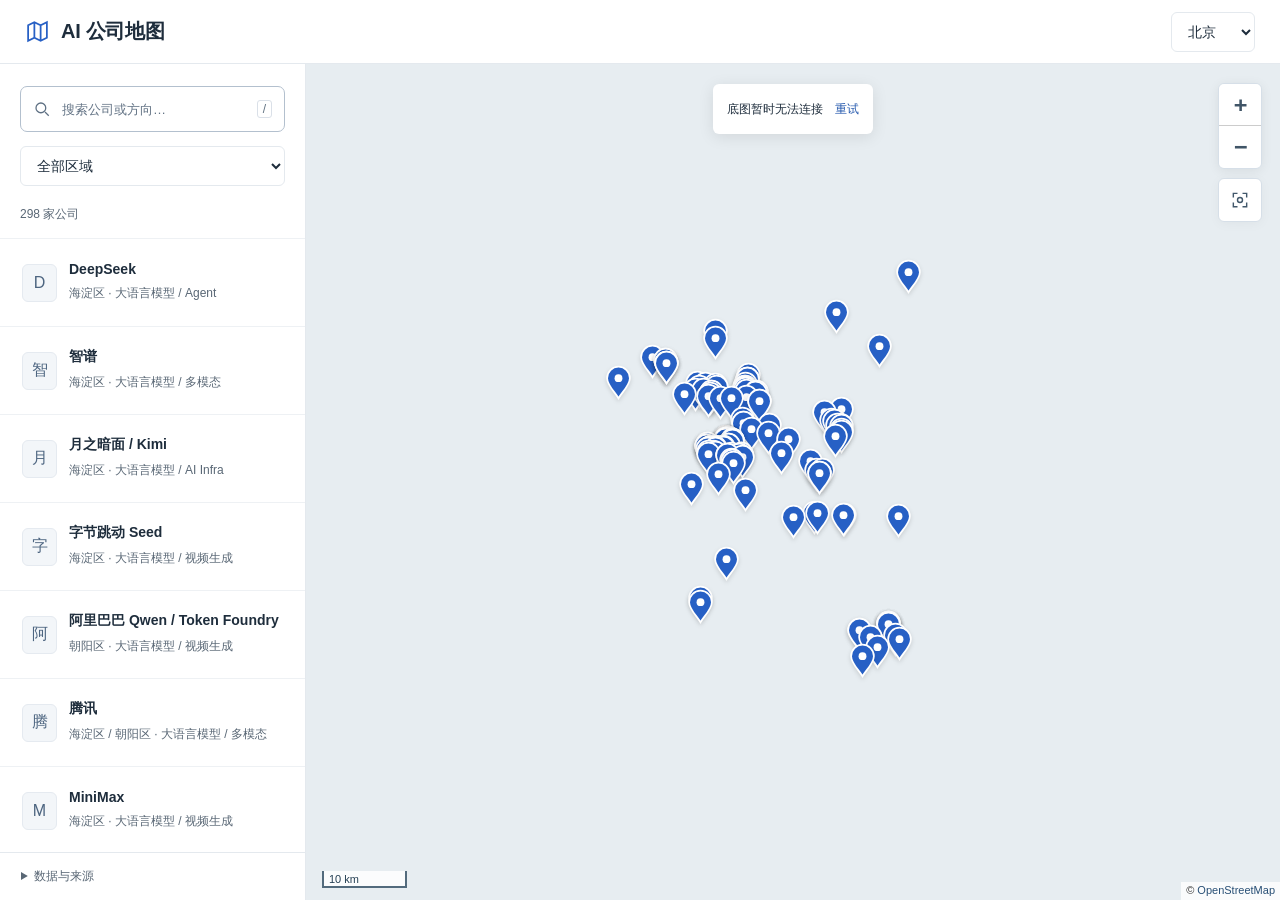
==== index.html @ 3e95a67a "Publish first five-city AI company map with checked links" ====
<!doctype html><html lang="zh-CN"><head>
<meta charset="utf-8"><meta name="viewport" content="width=device-width,initial-scale=1,viewport-fit=cover"><meta name="theme-color" content="#ffffff"><title>北京 AI 公司地图</title>
<link rel="icon" href="data:,"><link rel="stylesheet" href="./vendor/leaflet/leaflet.css"><link rel="stylesheet" href="./main.css"><script src="./vendor/leaflet/leaflet.js" defer></script><script src="./catalog.js" defer></script><script src="./main.js" defer></script></head>
<body><a class="skip-link" href="#search">跳到公司搜索</a>
<header class="header"><a class="brand" href="./" aria-label="AI 公司地图首页"><svg viewBox="0 0 24 24" fill="none" stroke="currentColor" stroke-width="1.7" aria-hidden="true"><path d="m3 6 6-3 6 3 6-3v15l-6 3-6-3-6 3Zm6-3v15m6-12v15"/></svg><h1>AI 公司地图</h1></a><select id="city" class="city" aria-label="城市"></select></header>
<main class="workspace"><aside class="directory" aria-label="公司目录">
<div class="directory-tools"><div class="search"><svg viewBox="0 0 24 24" fill="none" stroke="currentColor" stroke-width="1.7" aria-hidden="true"><circle cx="10.5" cy="10.5" r="6.5"/><path d="m16 16 5 5"/></svg><input id="search" name="company" type="search" placeholder="搜索公司或方向…" aria-label="搜索公司或技术方向" autocomplete="off" spellcheck="false"><kbd>/</kbd></div>
<div class="filters"><select id="region" aria-label="筛选区域"></select></div><div class="list-meta"><span id="result-count" role="status" aria-live="polite"></span><button id="clear-filters" class="text-button" hidden>清除筛选</button></div></div>
<div id="company-list" class="company-list"></div><div id="empty" class="empty" hidden><p>没有匹配的公司</p><button id="reset-search">清除筛选</button></div>
<details class="data-info"><summary>数据与来源</summary><div><p id="coverage"></p><a href="https://jobs.dinq.me/" target="_blank" rel="noopener noreferrer">DINQ 公司目录</a></div></details>
</aside><section class="map-stage" aria-label="AI 公司地理地图"><div id="map" tabindex="0" aria-label="地理地图，可拖动和缩放"></div>
<div id="empty-map-message" class="empty-map-message" role="status" hidden>当前结果暂无地图点位</div><div id="map-status" class="map-status" role="status" aria-live="polite" hidden><span id="map-status-text"></span><button id="retry-map" hidden>重试</button></div>
<button id="fit-map" class="fit-map" aria-label="显示全部筛选结果" title="显示全部筛选结果"><svg viewBox="0 0 24 24" fill="none" stroke="currentColor" stroke-width="1.7" aria-hidden="true"><path d="M9 4H4v5m11-5h5v5M4 15v5h5m11-5v5h-5"/><circle cx="12" cy="12" r="3"/></svg></button>
<article id="detail" class="detail" tabindex="-1" aria-labelledby="detail-name" hidden></article></section></main><noscript>请启用 JavaScript 以查看地图。</noscript></body></html>
---- vendor/leaflet/leaflet.css ----
/* required styles */

.leaflet-pane,
.leaflet-tile,
.leaflet-marker-icon,
.leaflet-marker-shadow,
.leaflet-tile-container,
.leaflet-pane > svg,
.leaflet-pane > canvas,
.leaflet-zoom-box,
.leaflet-image-layer,
.leaflet-layer {
	position: absolute;
	left: 0;
	top: 0;
	}
.leaflet-container {
	overflow: hidden;
	}
.leaflet-tile,
.leaflet-marker-icon,
.leaflet-marker-shadow {
	-webkit-user-select: none;
	   -moz-user-select: none;
	        user-select: none;
	  -webkit-user-drag: none;
	}
/* Prevents IE11 from highlighting tiles in blue */
.leaflet-tile::selection {
	background: transparent;
}
/* Safari renders non-retina tile on retina better with this, but Chrome is worse */
.leaflet-safari .leaflet-tile {
	image-rendering: -webkit-optimize-contrast;
	}
/* hack that prevents hw layers "stretching" when loading new tiles */
.leaflet-safari .leaflet-tile-container {
	width: 1600px;
	height: 1600px;
	-webkit-transform-origin: 0 0;
	}
.leaflet-marker-icon,
.leaflet-marker-shadow {
	display: block;
	}
/* .leaflet-container svg: reset svg max-width decleration shipped in Joomla! (joomla.org) 3.x */
/* .leaflet-container img: map is broken in FF if you have max-width: 100% on tiles */
.leaflet-container .leaflet-overlay-pane svg {
	max-width: none !important;
	max-height: none !important;
	}
.leaflet-container .leaflet-marker-pane img,
.leaflet-container .leaflet-shadow-pane img,
.leaflet-container .leaflet-tile-pane img,
.leaflet-container img.leaflet-image-layer,
.leaflet-container .leaflet-tile {
	max-width: none !important;
	max-height: none !important;
	width: auto;
	padding: 0;
	}

.leaflet-container img.leaflet-tile {
	/* See: https://bugs.chromium.org/p/chromium/issues/detail?id=600120 */
	mix-blend-mode: plus-lighter;
}

.leaflet-container.leaflet-touch-zoom {
	-ms-touch-action: pan-x pan-y;
	touch-action: pan-x pan-y;
	}
.leaflet-container.leaflet-touch-drag {
	-ms-touch-action: pinch-zoom;
	/* Fallback for FF which doesn't support pinch-zoom */
	touch-action: none;
	touch-action: pinch-zoom;
}
.leaflet-container.leaflet-touch-drag.leaflet-touch-zoom {
	-ms-touch-action: none;
	touch-action: none;
}
.leaflet-container {
	-webkit-tap-highlight-color: transparent;
}
.leaflet-container a {
	-webkit-tap-highlight-color: rgba(51, 181, 229, 0.4);
}
.leaflet-tile {
	filter: inherit;
	visibility: hidden;
	}
.leaflet-tile-loaded {
	visibility: inherit;
	}
.leaflet-zoom-box {
	width: 0;
	height: 0;
	-moz-box-sizing: border-box;
	     box-sizing: border-box;
	z-index: 800;
	}
/* workaround for https://bugzilla.mozilla.org/show_bug.cgi?id=888319 */
.leaflet-overlay-pane svg {
	-moz-user-select: none;
	}

.leaflet-pane         { z-index: 400; }

.leaflet-tile-pane    { z-index: 200; }
.leaflet-overlay-pane { z-index: 400; }
.leaflet-shadow-pane  { z-index: 500; }
.leaflet-marker-pane  { z-index: 600; }
.leaflet-tooltip-pane   { z-index: 650; }
.leaflet-popup-pane   { z-index: 700; }

.leaflet-map-pane canvas { z-index: 100; }
.leaflet-map-pane svg    { z-index: 200; }

.leaflet-vml-shape {
	width: 1px;
	height: 1px;
	}
.lvml {
	behavior: url(#default#VML);
	display: inline-block;
	position: absolute;
	}


/* control positioning */

.leaflet-control {
	position: relative;
	z-index: 800;
	pointer-events: visiblePainted; /* IE 9-10 doesn't have auto */
	pointer-events: auto;
	}
.leaflet-top,
.leaflet-bottom {
	position: absolute;
	z-index: 1000;
	pointer-events: none;
	}
.leaflet-top {
	top: 0;
	}
.leaflet-right {
	right: 0;
	}
.leaflet-bottom {
	bottom: 0;
	}
.leaflet-left {
	left: 0;
	}
.leaflet-control {
	float: left;
	clear: both;
	}
.leaflet-right .leaflet-control {
	float: right;
	}
.leaflet-top .leaflet-control {
	margin-top: 10px;
	}
.leaflet-bottom .leaflet-control {
	margin-bottom: 10px;
	}
.leaflet-left .leaflet-control {
	margin-left: 10px;
	}
.leaflet-right .leaflet-control {
	margin-right: 10px;
	}


/* zoom and fade animations */

.leaflet-fade-anim .leaflet-popup {
	opacity: 0;
	-webkit-transition: opacity 0.2s linear;
	   -moz-transition: opacity 0.2s linear;
	        transition: opacity 0.2s linear;
	}
.leaflet-fade-anim .leaflet-map-pane .leaflet-popup {
	opacity: 1;
	}
.leaflet-zoom-animated {
	-webkit-transform-origin: 0 0;
	    -ms-transform-origin: 0 0;
	        transform-origin: 0 0;
	}
svg.leaflet-zoom-animated {
	will-change: transform;
}

.leaflet-zoom-anim .leaflet-zoom-animated {
	-webkit-transition: -webkit-transform 0.25s cubic-bezier(0,0,0.25,1);
	   -moz-transition:    -moz-transform 0.25s cubic-bezier(0,0,0.25,1);
	        transition:         transform 0.25s cubic-bezier(0,0,0.25,1);
	}
.leaflet-zoom-anim .leaflet-tile,
.leaflet-pan-anim .leaflet-tile {
	-webkit-transition: none;
	   -moz-transition: none;
	        transition: none;
	}

.leaflet-zoom-anim .leaflet-zoom-hide {
	visibility: hidden;
	}


/* cursors */

.leaflet-interactive {
	cursor: pointer;
	}
.leaflet-grab {
	cursor: -webkit-grab;
	cursor:    -moz-grab;
	cursor:         grab;
	}
.leaflet-crosshair,
.leaflet-crosshair .leaflet-interactive {
	cursor: crosshair;
	}
.leaflet-popup-pane,
.leaflet-control {
	cursor: auto;
	}
.leaflet-dragging .leaflet-grab,
.leaflet-dragging .leaflet-grab .leaflet-interactive,
.leaflet-dragging .leaflet-marker-draggable {
	cursor: move;
	cursor: -webkit-grabbing;
	cursor:    -moz-grabbing;
	cursor:         grabbing;
	}

/* marker & overlays interactivity */
.leaflet-marker-icon,
.leaflet-marker-shadow,
.leaflet-image-layer,
.leaflet-pane > svg path,
.leaflet-tile-container {
	pointer-events: none;
	}

.leaflet-marker-icon.leaflet-interactive,
.leaflet-image-layer.leaflet-interactive,
.leaflet-pane > svg path.leaflet-interactive,
svg.leaflet-image-layer.leaflet-interactive path {
	pointer-events: visiblePainted; /* IE 9-10 doesn't have auto */
	pointer-events: auto;
	}

/* visual tweaks */

.leaflet-container {
	background: #ddd;
	outline-offset: 1px;
	}
.leaflet-container a {
	color: #0078A8;
	}
.leaflet-zoom-box {
	border: 2px dotted #38f;
	background: rgba(255,255,255,0.5);
	}


/* general typography */
.leaflet-container {
	font-family: "Helvetica Neue", Arial, Helvetica, sans-serif;
	font-size: 12px;
	font-size: 0.75rem;
	line-height: 1.5;
	}


/* general toolbar styles */

.leaflet-bar {
	box-shadow: 0 1px 5px rgba(0,0,0,0.65);
	border-radius: 4px;
	}
.leaflet-bar a {
	background-color: #fff;
	border-bottom: 1px solid #ccc;
	width: 26px;
	height: 26px;
	line-height: 26px;
	display: block;
	text-align: center;
	text-decoration: none;
	color: black;
	}
.leaflet-bar a,
.leaflet-control-layers-toggle {
	background-position: 50% 50%;
	background-repeat: no-repeat;
	display: block;
	}
.leaflet-bar a:hover,
.leaflet-bar a:focus {
	background-color: #f4f4f4;
	}
.leaflet-bar a:first-child {
	border-top-left-radius: 4px;
	border-top-right-radius: 4px;
	}
.leaflet-bar a:last-child {
	border-bottom-left-radius: 4px;
	border-bottom-right-radius: 4px;
	border-bottom: none;
	}
.leaflet-bar a.leaflet-disabled {
	cursor: default;
	background-color: #f4f4f4;
	color: #bbb;
	}

.leaflet-touch .leaflet-bar a {
	width: 30px;
	height: 30px;
	line-height: 30px;
	}
.leaflet-touch .leaflet-bar a:first-child {
	border-top-left-radius: 2px;
	border-top-right-radius: 2px;
	}
.leaflet-touch .leaflet-bar a:last-child {
	border-bottom-left-radius: 2px;
	border-bottom-right-radius: 2px;
	}

/* zoom control */

.leaflet-control-zoom-in,
.leaflet-control-zoom-out {
	font: bold 18px 'Lucida Console', Monaco, monospace;
	text-indent: 1px;
	}

.leaflet-touch .leaflet-control-zoom-in, .leaflet-touch .leaflet-control-zoom-out  {
	font-size: 22px;
	}


/* layers control */

.leaflet-control-layers {
	box-shadow: 0 1px 5px rgba(0,0,0,0.4);
	background: #fff;
	border-radius: 5px;
	}
.leaflet-control-layers-toggle {
	background-image: url(images/layers.png);
	width: 36px;
	height: 36px;
	}
.leaflet-retina .leaflet-control-layers-toggle {
	background-image: url(images/layers-2x.png);
	background-size: 26px 26px;
	}
.leaflet-touch .leaflet-control-layers-toggle {
	width: 44px;
	height: 44px;
	}
.leaflet-control-layers .leaflet-control-layers-list,
.leaflet-control-layers-expanded .leaflet-control-layers-toggle {
	display: none;
	}
.leaflet-control-layers-expanded .leaflet-control-layers-list {
	display: block;
	position: relative;
	}
.leaflet-control-layers-expanded {
	padding: 6px 10px 6px 6px;
	color: #333;
	background: #fff;
	}
.leaflet-control-layers-scrollbar {
	overflow-y: scroll;
	overflow-x: hidden;
	padding-right: 5px;
	}
.leaflet-control-layers-selector {
	margin-top: 2px;
	position: relative;
	top: 1px;
	}
.leaflet-control-layers label {
	display: block;
	font-size: 13px;
	font-size: 1.08333em;
	}
.leaflet-control-layers-separator {
	height: 0;
	border-top: 1px solid #ddd;
	margin: 5px -10px 5px -6px;
	}

/* Default icon URLs */
.leaflet-default-icon-path { /* used only in path-guessing heuristic, see L.Icon.Default */
	background-image: url(images/marker-icon.png);
	}


/* attribution and scale controls */

.leaflet-container .leaflet-control-attribution {
	background: #fff;
	background: rgba(255, 255, 255, 0.8);
	margin: 0;
	}
.leaflet-control-attribution,
.leaflet-control-scale-line {
	padding: 0 5px;
	color: #333;
	line-height: 1.4;
	}
.leaflet-control-attribution a {
	text-decoration: none;
	}
.leaflet-control-attribution a:hover,
.leaflet-control-attribution a:focus {
	text-decoration: underline;
	}
.leaflet-attribution-flag {
	display: inline !important;
	vertical-align: baseline !important;
	width: 1em;
	height: 0.6669em;
	}
.leaflet-left .leaflet-control-scale {
	margin-left: 5px;
	}
.leaflet-bottom .leaflet-control-scale {
	margin-bottom: 5px;
	}
.leaflet-control-scale-line {
	border: 2px solid #777;
	border-top: none;
	line-height: 1.1;
	padding: 2px 5px 1px;
	white-space: nowrap;
	-moz-box-sizing: border-box;
	     box-sizing: border-box;
	background: rgba(255, 255, 255, 0.8);
	text-shadow: 1px 1px #fff;
	}
.leaflet-control-scale-line:not(:first-child) {
	border-top: 2px solid #777;
	border-bottom: none;
	margin-top: -2px;
	}
.leaflet-control-scale-line:not(:first-child):not(:last-child) {
	border-bottom: 2px solid #777;
	}

.leaflet-touch .leaflet-control-attribution,
.leaflet-touch .leaflet-control-layers,
.leaflet-touch .leaflet-bar {
	box-shadow: none;
	}
.leaflet-touch .leaflet-control-layers,
.leaflet-touch .leaflet-bar {
	border: 2px solid rgba(0,0,0,0.2);
	background-clip: padding-box;
	}


/* popup */

.leaflet-popup {
	position: absolute;
	text-align: center;
	margin-bottom: 20px;
	}
.leaflet-popup-content-wrapper {
	padding: 1px;
	text-align: left;
	border-radius: 12px;
	}
.leaflet-popup-content {
	margin: 13px 24px 13px 20px;
	line-height: 1.3;
	font-size: 13px;
	font-size: 1.08333em;
	min-height: 1px;
	}
.leaflet-popup-content p {
	margin: 17px 0;
	margin: 1.3em 0;
	}
.leaflet-popup-tip-container {
	width: 40px;
	height: 20px;
	position: absolute;
	left: 50%;
	margin-top: -1px;
	margin-left: -20px;
	overflow: hidden;
	pointer-events: none;
	}
.leaflet-popup-tip {
	width: 17px;
	height: 17px;
	padding: 1px;

	margin: -10px auto 0;
	pointer-events: auto;

	-webkit-transform: rotate(45deg);
	   -moz-transform: rotate(45deg);
	    -ms-transform: rotate(45deg);
	        transform: rotate(45deg);
	}
.leaflet-popup-content-wrapper,
.leaflet-popup-tip {
	background: white;
	color: #333;
	box-shadow: 0 3px 14px rgba(0,0,0,0.4);
	}
.leaflet-container a.leaflet-popup-close-button {
	position: absolute;
	top: 0;
	right: 0;
	border: none;
	text-align: center;
	width: 24px;
	height: 24px;
	font: 16px/24px Tahoma, Verdana, sans-serif;
	color: #757575;
	text-decoration: none;
	background: transparent;
	}
.leaflet-container a.leaflet-popup-close-button:hover,
.leaflet-container a.leaflet-popup-close-button:focus {
	color: #585858;
	}
.leaflet-popup-scrolled {
	overflow: auto;
	}

.leaflet-oldie .leaflet-popup-content-wrapper {
	-ms-zoom: 1;
	}
.leaflet-oldie .leaflet-popup-tip {
	width: 24px;
	margin: 0 auto;

	-ms-filter: "progid:DXImageTransform.Microsoft.Matrix(M11=0.70710678, M12=0.70710678, M21=-0.70710678, M22=0.70710678)";
	filter: progid:DXImageTransform.Microsoft.Matrix(M11=0.70710678, M12=0.70710678, M21=-0.70710678, M22=0.70710678);
	}

.leaflet-oldie .leaflet-control-zoom,
.leaflet-oldie .leaflet-control-layers,
.leaflet-oldie .leaflet-popup-content-wrapper,
.leaflet-oldie .leaflet-popup-tip {
	border: 1px solid #999;
	}


/* div icon */

.leaflet-div-icon {
	background: #fff;
	border: 1px solid #666;
	}


/* Tooltip */
/* Base styles for the element that has a tooltip */
.leaflet-tooltip {
	position: absolute;
	padding: 6px;
	background-color: #fff;
	border: 1px solid #fff;
	border-radius: 3px;
	color: #222;
	white-space: nowrap;
	-webkit-user-select: none;
	-moz-user-select: none;
	-ms-user-select: none;
	user-select: none;
	pointer-events: none;
	box-shadow: 0 1px 3px rgba(0,0,0,0.4);
	}
.leaflet-tooltip.leaflet-interactive {
	cursor: pointer;
	pointer-events: auto;
	}
.leaflet-tooltip-top:before,
.leaflet-tooltip-bottom:before,
.leaflet-tooltip-left:before,
.leaflet-tooltip-right:before {
	position: absolute;
	pointer-events: none;
	border: 6px solid transparent;
	background: transparent;
	content: "";
	}

/* Directions */

.leaflet-tooltip-bottom {
	margin-top: 6px;
}
.leaflet-tooltip-top {
	margin-top: -6px;
}
.leaflet-tooltip-bottom:before,
.leaflet-tooltip-top:before {
	left: 50%;
	margin-left: -6px;
	}
.leaflet-tooltip-top:before {
	bottom: 0;
	margin-bottom: -12px;
	border-top-color: #fff;
	}
.leaflet-tooltip-bottom:before {
	top: 0;
	margin-top: -12px;
	margin-left: -6px;
	border-bottom-color: #fff;
	}
.leaflet-tooltip-left {
	margin-left: -6px;
}
.leaflet-tooltip-right {
	margin-left: 6px;
}
.leaflet-tooltip-left:before,
.leaflet-tooltip-right:before {
	top: 50%;
	margin-top: -6px;
	}
.leaflet-tooltip-left:before {
	right: 0;
	margin-right: -12px;
	border-left-color: #fff;
	}
.leaflet-tooltip-right:before {
	left: 0;
	margin-left: -12px;
	border-right-color: #fff;
	}

/* Printing */

@media print {
	/* Prevent printers from removing background-images of controls. */
	.leaflet-control {
		-webkit-print-color-adjust: exact;
		print-color-adjust: exact;
		}
	}
---- main.css ----
:root{color-scheme:light;--ink:#1e2d3c;--muted:#596775;--accent:#2760c5;--line:#e4e9ee;--soft:#f3f6fa;--selected:#eaf1fc;--header:64px;--sidebar:306px}*{box-sizing:border-box}html,body{margin:0;height:100%;font-family:"Microsoft YaHei UI","Microsoft YaHei","Segoe UI",sans-serif;color:var(--ink);font-size:14px}body{background:white;caret-color:var(--accent)}::selection{background:#dce9fc}a{color:inherit}button,input{font:inherit;color:inherit}button,a,input{touch-action:manipulation}button{cursor:pointer;border:0;background:none}button:focus-visible,a:focus-visible,summary:focus-visible{outline:2px solid var(--accent);outline-offset:3px}svg{display:block;width:20px;height:20px;flex-shrink:0}.skip-link{position:fixed;top:8px;left:12px;transform:translateY(-180%);z-index:2000;background:var(--ink);color:#fff;padding:12px}.skip-link:focus{transform:none}.header{height:var(--header);padding:0 25px;display:flex;align-items:center;justify-content:space-between;border-bottom:1px solid var(--line)}.brand{display:flex;gap:11px;align-items:center;text-decoration:none}.brand svg{width:25px;height:25px;color:var(--accent)}h1{font-size:20px;font-weight:650;letter-spacing:-.3px;margin:0}.city{font-size:13px;color:var(--muted)}.workspace{display:grid;grid-template-columns:var(--sidebar) minmax(0,1fr);height:calc(100dvh - var(--header));min-height:400px}.directory{display:flex;flex-direction:column;min-height:0;min-width:0;border-right:1px solid var(--line);z-index:500;background:#fff}.directory-tools{padding:22px 20px 0}.search{height:46px;border:1px solid #b3c0ce;border-radius:7px;display:flex;align-items:center;gap:9px;padding:0 12px}.search svg{width:18px;height:18px;color:#5e7083}.search:focus-within{outline:2px solid var(--accent);outline-offset:2px;border-color:transparent}.search input{min-width:0;flex:1;width:100%;border:0;background:none;outline:none;font-size:13px}.search input::placeholder{color:#637385;opacity:1}.search kbd{padding:1px 5px;font:12px "Segoe UI",sans-serif;color:#607181;border:1px solid #dae0e8;border-radius:3px}.filters{display:flex;gap:6px;padding:14px 0 18px}.filters button{min-height:40px;min-width:68px;padding:8px 14px;border-radius:5px;color:#526578;font-size:13px}.filters button:hover{background:var(--soft)}.filters button[aria-pressed=true]{background:var(--selected);color:#1e52ab;font-weight:600}.list-meta{display:flex;justify-content:space-between;align-items:center;font-size:12px;color:var(--muted);padding:0 0 13px;min-height:34px;font-variant-numeric:tabular-nums}.text-button{font-size:12px;color:#2458ad;padding:5px 0}.company-list{flex:1;min-height:0;overflow:auto;scrollbar-width:thin;scrollbar-color:#c5cfda transparent}.company-row{display:flex;align-items:center;gap:12px;width:100%;text-align:left;padding:18px 22px;min-height:88px;border-top:1px solid #eef1f4;background:#fff}.company-row:hover{background:#f6f8fb}.company-row[aria-pressed=true]{background:var(--selected)}.company-initial{display:grid;place-items:center;flex-shrink:0;width:35px;height:38px;background:#f3f6f9;border:1px solid #e5eaf0;border-radius:6px;font-size:16px;font-weight:500;color:#4d6580}.company-row[aria-pressed=true] .company-initial{background:#dce8fb;border-color:#d2e0f6;color:#2456a6}.company-content{min-width:0;flex:1}.company-content strong{display:block;font-size:14px;font-weight:600;margin-bottom:6px;overflow-wrap:anywhere}.company-content small{display:block;font-size:12px;color:var(--muted);line-height:1.7;overflow-wrap:anywhere}.pending{font-size:11px;color:#7e6543;display:inline-block;margin-top:4px}.data-info{border-top:1px solid var(--line);font-size:12px;color:var(--muted);padding:0 21px}.data-info summary{cursor:pointer;padding:15px 0;min-height:44px}.data-info>div{padding:0 0 12px;line-height:1.85}.data-info p{margin:0 0 8px}.data-info a{color:#2458ad;text-underline-offset:3px}.empty{padding:25px 22px;flex:1}.empty p{font-size:14px}.empty button{min-height:44px;color:var(--accent);padding:8px 0}.map-stage{position:relative;min-width:0;min-height:0;background:#e7edf1;isolation:isolate}#map{width:100%;height:100%;z-index:1;background:#e7edf1;outline-offset:-3px}.leaflet-container{font-family:inherit}.leaflet-control-attribution{font-size:11px!important;max-width:100%;line-height:1.6!important}.leaflet-control-attribution a{color:#284f75}.leaflet-control-zoom{box-shadow:0 2px 12px #00000012!important;border:1px solid #d6dfe8!important;border-radius:6px!important;overflow:hidden}.leaflet-control-zoom a{width:42px!important;height:42px!important;line-height:42px!important;font-size:22px!important;color:#405567!important}.leaflet-control-zoom a:hover{background:#eef3f9}.leaflet-top.leaflet-right{right:8px;top:9px}.leaflet-control-scale{margin-left:16px!important;margin-bottom:12px!important}.leaflet-control-scale-line{font-size:11px;color:#243f53;border-color:#536b7d;background:#ffffffd9}.map-pin{background:none;border:none}.pin-button{height:44px;width:44px;display:flex;align-items:center;justify-content:center;position:relative;background:none;padding:0;border-radius:50%}.pin-button:focus-visible{outline:2px solid #173d77;outline-offset:2px;background:#fff}.pin-button svg{width:29px;height:35px;filter:drop-shadow(0 2px 2px #00000020);color:#2760c5}.pin-button[aria-pressed=true] svg{color:#123874;width:34px;height:40px}.pin-button[aria-pressed=true]{background:#ffffffb3}.leaflet-tooltip.company-label{background:#fff;color:#203e5a;border:1px solid #d4dee8;box-shadow:0 2px 7px #0000000a;padding:5px 8px;font-size:12px;line-height:1.3;border-radius:4px;font-weight:550;white-space:nowrap;pointer-events:auto;cursor:pointer}.leaflet-tooltip.company-label::before{display:none}.company-label.is-selected{background:#214f9c;color:#fff;border-color:#214f9c}.fit-map{position:absolute;top:114px;right:18px;width:44px;height:44px;display:grid;place-items:center;background:#fff;border:1px solid #d6dfe8;border-radius:6px;z-index:500;box-shadow:0 2px 12px #0000000a;color:#42586b}.fit-map:hover{background:#eef3f9}.map-status{position:absolute;top:20px;left:50%;transform:translateX(-50%);z-index:700;max-width:calc(100% - 150px);padding:10px 14px;background:#fff;box-shadow:0 3px 16px #00000018;border-radius:6px;font-size:12px;line-height:1.7;display:flex;gap:12px;align-items:center}.map-status button{color:#2458ad;white-space:nowrap;padding:5px 0}.detail{position:absolute;z-index:600;width:340px;right:20px;bottom:40px;background:#fff;box-shadow:0 8px 35px #0000001c;border-radius:10px;padding:22px;max-height:calc(100% - 210px);overflow:auto;overscroll-behavior:contain;scrollbar-width:thin;outline:0}.detail-head{display:flex;gap:12px;align-items:flex-start;justify-content:space-between;margin-bottom:12px}.detail h2{font-size:21px;font-weight:650;line-height:1.4;margin:0}.close-detail{display:grid;place-items:center;width:44px;height:44px;flex-shrink:0;margin:-10px -11px -5px 0;border-radius:5px;color:#607080}.close-detail:hover{background:#f0f4f9}.close-detail svg{width:19px;height:19px}.tags{display:flex;flex-wrap:wrap;gap:6px;margin-bottom:19px}.tag{font-size:11px;color:#4e6580;background:#f3f6fa;padding:4px 7px;border-radius:4px}.location-heading{display:flex;align-items:baseline;gap:7px;margin:0 0 5px;line-height:1.7;flex-wrap:wrap}.location-heading strong{font-size:14px;font-weight:550}.location-heading small{font-size:11px;color:#677686}.address{font-size:13px;line-height:1.9;margin:0 0 19px;overflow-wrap:anywhere;color:#4e6172}.actions{display:grid;grid-template-columns:1fr 92px;gap:9px}.actions a{display:flex;align-items:center;justify-content:center;gap:8px;text-decoration:none;min-height:44px;border-radius:6px;font-size:13px}.actions .primary{background:var(--accent);color:#fff}.actions .primary:hover{background:#1d4f9f}.actions .secondary{background:#eff3f8;color:#35516c}.actions .secondary:hover{background:#e3ebf6}.actions svg{width:16px;height:16px}.source-details{font-size:12px;color:#5c6c7b;margin-top:13px}.source-details summary{cursor:pointer;min-height:36px;padding:8px 0}.source-details>div{line-height:1.85;padding:4px 0 0}.source-details p{margin:0 0 8px}.source-details a{color:#25589b;text-underline-offset:3px;margin-right:12px;display:inline-block;padding:5px 0}#map.no-map{display:grid;place-items:center;padding:25px;text-align:center}.empty-map-message{position:absolute;left:50%;top:20px;transform:translateX(-50%);z-index:450;background:#fffffff2;padding:10px 14px;border-radius:6px;font-size:12px;pointer-events:none;max-width:calc(100% - 140px);text-align:center}[hidden]{display:none!important}
@media(max-height:680px) and (min-width:701px){.detail{bottom:32px;max-height:calc(100% - 90px);right:75px}.directory-tools{padding-top:16px}.company-row{min-height:78px;padding:13px 20px}}
@media(max-width:1000px) and (min-width:701px){:root{--sidebar:276px}.detail{width:300px;right:75px;padding:20px}.directory-tools{padding-left:18px;padding-right:18px}}
@media(max-width:700px){:root{--header:56px}.header{padding:0 18px}h1{font-size:18px}.brand svg{width:22px;height:22px}.city{font-size:12px}.workspace{height:calc(100dvh - var(--header));min-height:580px;display:flex;flex-direction:column}.directory{display:contents}.directory-tools{padding:14px 16px 0;background:#fff;z-index:600}.search{height:44px}.search kbd{display:none}.filters{padding:8px 0 5px;gap:4px}.filters button{min-height:44px;font-size:13px;padding:8px 15px}.list-meta{display:none}.map-stage{order:2;height:auto;min-height:320px;flex:1;overflow:hidden}#map{height:100%;min-height:320px}.company-list{order:3;flex:none;display:flex;overflow-x:auto;overflow-y:hidden;min-height:104px;max-height:126px;padding:10px 12px calc(10px + env(safe-area-inset-bottom));gap:8px;border-top:1px solid var(--line);background:#fff;z-index:600}.company-row{flex:0 0 210px;min-height:80px;width:210px;padding:13px 12px;border:1px solid var(--line);border-radius:6px;gap:10px}.company-content strong{font-size:13px;margin-bottom:4px}.company-content small{font-size:11px}.company-initial{width:30px;height:34px;font-size:15px}.company-row[aria-pressed=true]{border-color:#b2c9ee}.pending{font-size:11px;margin-top:2px}.data-info{display:none}.empty{order:3;flex:none;min-height:105px;padding:14px 20px;background:#fff}.empty p{margin:0 0 4px;font-size:13px}.empty button{padding:6px 0;font-size:12px;min-height:36px}.leaflet-top.leaflet-right{top:2px;right:2px}.leaflet-control-zoom a{height:40px!important;width:40px!important;line-height:40px!important}.fit-map{top:100px;right:12px;width:42px;height:42px}.leaflet-control-attribution{font-size:10px!important;line-height:1.5!important;max-width:100%}.leaflet-control-scale{margin-bottom:25px!important;margin-left:9px!important}.leaflet-tooltip.company-label{font-size:11px;padding:4px 6px}.detail{left:10px;right:10px;bottom:28px;width:auto;max-height:calc(100% - 40px);padding:18px 19px;border-radius:9px}.detail h2{font-size:19px}.detail-head{margin-bottom:9px}.tags{margin-bottom:13px}.address{font-size:12px;line-height:1.8;margin-bottom:13px}.location-heading strong{font-size:13px}.actions a{min-height:44px}.source-details{margin-top:9px}.map-status{top:10px;max-width:calc(100% - 84px);left:12px;transform:none;font-size:11px;padding:8px 10px}.empty-map-message{top:10px;left:12px;transform:none;max-width:calc(100% - 90px);font-size:11px}}
@media(prefers-reduced-motion:reduce){*{scroll-behavior:auto!important;transition:none!important}.leaflet-zoom-animated{transition:none!important}}

.city,.filters select,#site{font:inherit;background:white;color:var(--ink);border:1px solid var(--line);border-radius:6px;min-height:40px;padding:6px 12px;max-width:100%}
.filters select{width:100%}.city{min-width:84px}.company-content{min-width:0}.company-content strong{overflow-wrap:anywhere}.company-content small{overflow:hidden;text-overflow:ellipsis;white-space:nowrap;display:block}
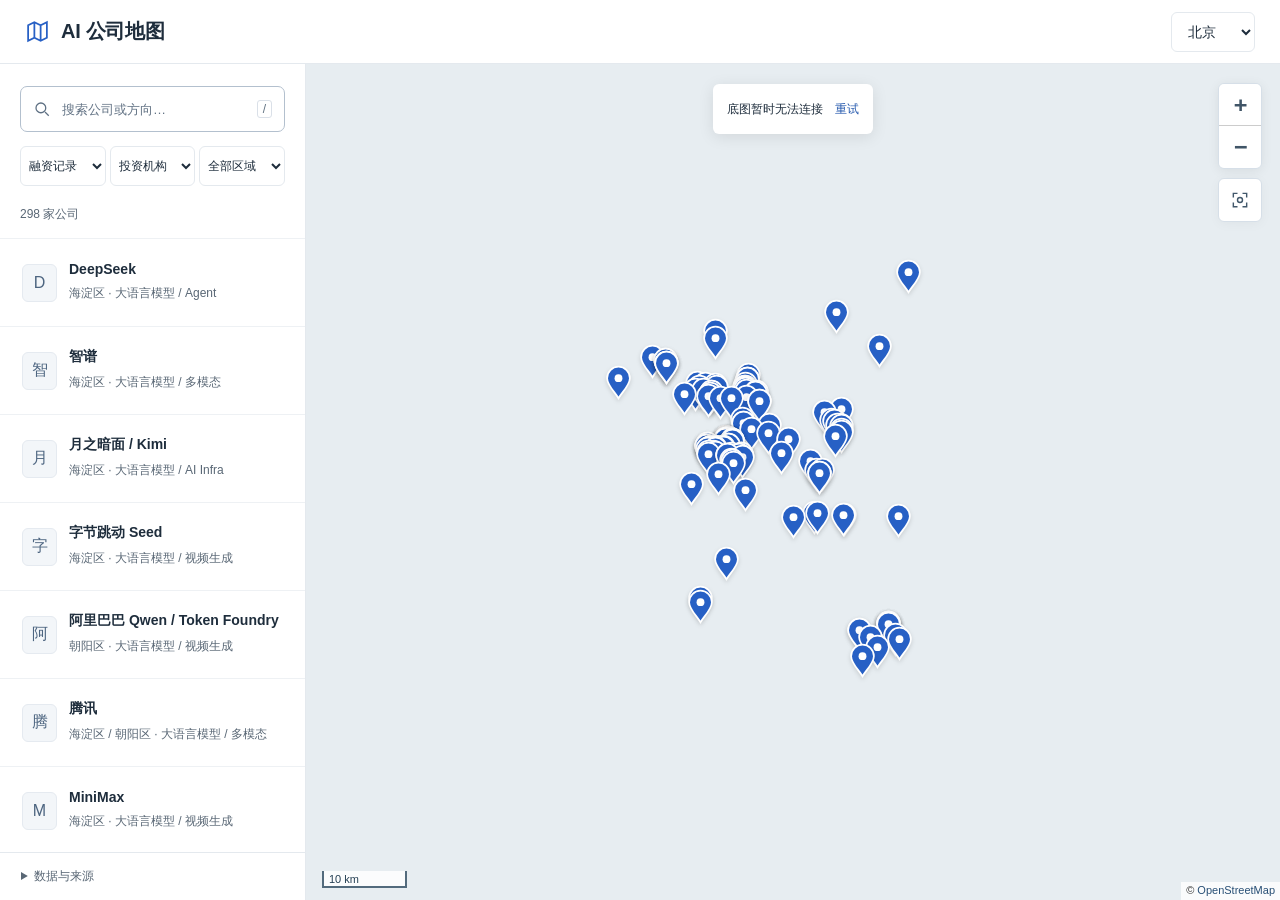
==== commit b4dc2154: "Filter disclosed startup financing by round and investor" ====
--- a/index.html
+++ b/index.html
@@ -1,14 +1,16 @@
 <!doctype html><html lang="zh-CN"><head>
 <meta charset="utf-8"><meta name="viewport" content="width=device-width,initial-scale=1,viewport-fit=cover"><meta name="theme-color" content="#ffffff"><title>北京 AI 公司地图</title>
-<link rel="icon" href="data:,"><link rel="stylesheet" href="./vendor/leaflet/leaflet.css"><link rel="stylesheet" href="./main.css"><script src="./vendor/leaflet/leaflet.js" defer></script><script src="./catalog.js" defer></script><script src="./main.js" defer></script></head>
+<link rel="icon" href="data:,"><link rel="stylesheet" href="./vendor/leaflet/leaflet.css"><link rel="stylesheet" href="./main.css"><script src="./vendor/leaflet/leaflet.js" defer></script><script src="./catalog.js" defer></script><script src="./funding.js" defer></script><script src="./main.js" defer></script></head>
 <body><a class="skip-link" href="#search">跳到公司搜索</a>
 <header class="header"><a class="brand" href="./" aria-label="AI 公司地图首页"><svg viewBox="0 0 24 24" fill="none" stroke="currentColor" stroke-width="1.7" aria-hidden="true"><path d="m3 6 6-3 6 3 6-3v15l-6 3-6-3-6 3Zm6-3v15m6-12v15"/></svg><h1>AI 公司地图</h1></a><select id="city" class="city" aria-label="城市"></select></header>
 <main class="workspace"><aside class="directory" aria-label="公司目录">
 <div class="directory-tools"><div class="search"><svg viewBox="0 0 24 24" fill="none" stroke="currentColor" stroke-width="1.7" aria-hidden="true"><circle cx="10.5" cy="10.5" r="6.5"/><path d="m16 16 5 5"/></svg><input id="search" name="company" type="search" placeholder="搜索公司或方向…" aria-label="搜索公司或技术方向" autocomplete="off" spellcheck="false"><kbd>/</kbd></div>
-<div class="filters"><select id="region" aria-label="筛选区域"></select></div><div class="list-meta"><span id="result-count" role="status" aria-live="polite"></span><button id="clear-filters" class="text-button" hidden>清除筛选</button></div></div>
+<div class="filters"><select id="round" aria-label="已披露融资轮次"></select><select id="investor" aria-label="投资机构"></select><select id="region" aria-label="筛选区域"></select></div><div class="list-meta"><span id="result-count" role="status" aria-live="polite"></span><button id="clear-filters" class="text-button" hidden>清除筛选</button></div></div>
 <div id="company-list" class="company-list"></div><div id="empty" class="empty" hidden><p>没有匹配的公司</p><button id="reset-search">清除筛选</button></div>
 <details class="data-info"><summary>数据与来源</summary><div><p id="coverage"></p><a href="https://jobs.dinq.me/" target="_blank" rel="noopener noreferrer">DINQ 公司目录</a></div></details>
 </aside><section class="map-stage" aria-label="AI 公司地理地图"><div id="map" tabindex="0" aria-label="地理地图，可拖动和缩放"></div>
 <div id="empty-map-message" class="empty-map-message" role="status" hidden>当前结果暂无地图点位</div><div id="map-status" class="map-status" role="status" aria-live="polite" hidden><span id="map-status-text"></span><button id="retry-map" hidden>重试</button></div>
 <button id="fit-map" class="fit-map" aria-label="显示全部筛选结果" title="显示全部筛选结果"><svg viewBox="0 0 24 24" fill="none" stroke="currentColor" stroke-width="1.7" aria-hidden="true"><path d="M9 4H4v5m11-5h5v5M4 15v5h5m11-5v5h-5"/><circle cx="12" cy="12" r="3"/></svg></button>
 <article id="detail" class="detail" tabindex="-1" aria-labelledby="detail-name" hidden></article></section></main><noscript>请启用 JavaScript 以查看地图。</noscript></body></html>
+
+
--- a/main.css
+++ b/main.css
@@ -6,3 +6,5 @@
 
 .city,.filters select,#site{font:inherit;background:white;color:var(--ink);border:1px solid var(--line);border-radius:6px;min-height:40px;padding:6px 12px;max-width:100%}
 .filters select{width:100%}.city{min-width:84px}.company-content{min-width:0}.company-content strong{overflow-wrap:anywhere}.company-content small{overflow:hidden;text-overflow:ellipsis;white-space:nowrap;display:block}
+
+.filters{display:grid;grid-template-columns:repeat(3,minmax(0,1fr));gap:4px}.filters select{min-width:0;padding:4px;font-size:12px}.company-content small.funding-line{color:#255d66;margin-top:3px}.detail .source-details+.actions{margin-top:10px}
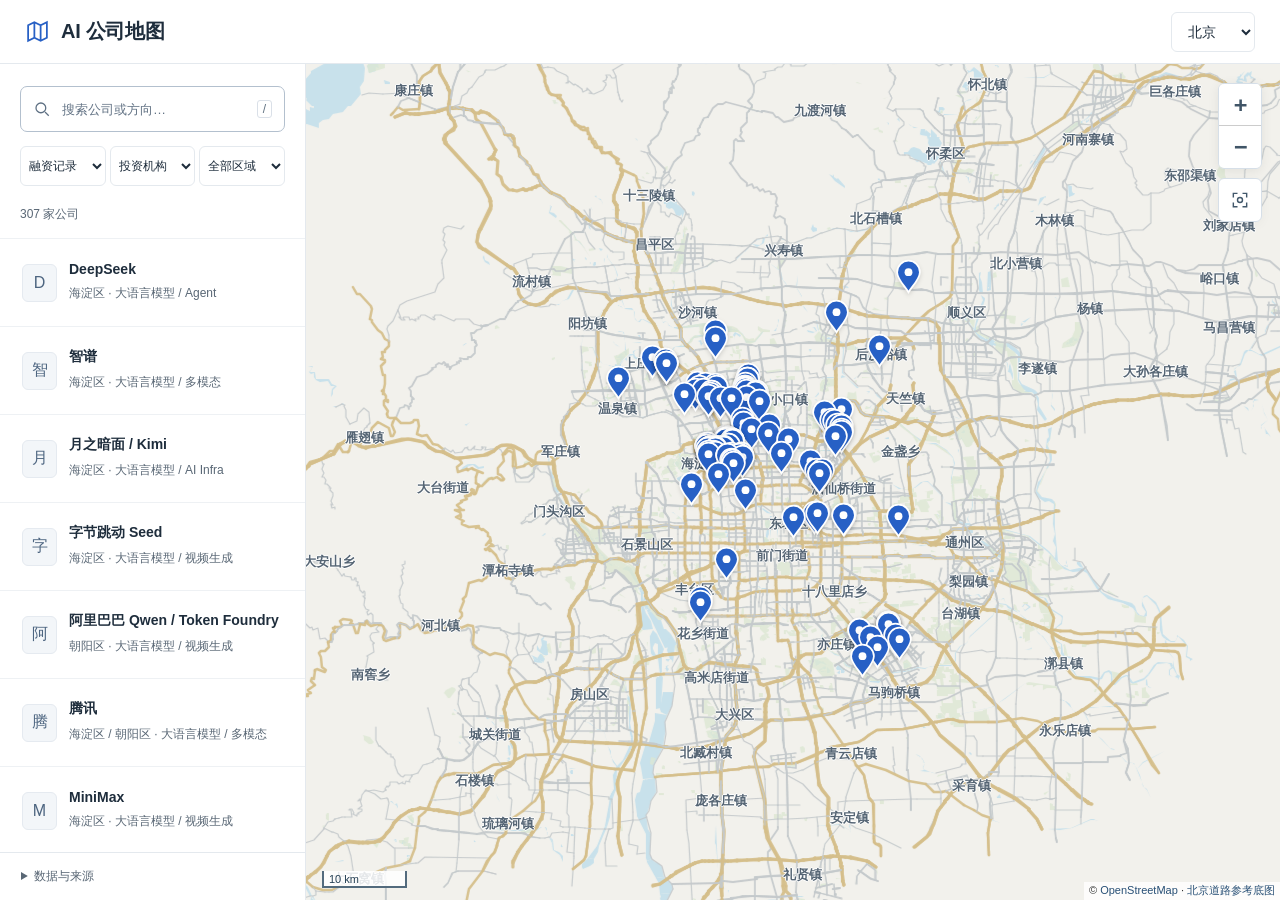
==== commit f31842bc: "Serve Beijing basemap locally without cross-border tile requests" ====
--- a/index.html
+++ b/index.html
@@ -1,6 +1,6 @@
 <!doctype html><html lang="zh-CN"><head>
 <meta charset="utf-8"><meta name="viewport" content="width=device-width,initial-scale=1,viewport-fit=cover"><meta name="theme-color" content="#ffffff"><title>北京 AI 公司地图</title>
-<link rel="icon" href="data:,"><link rel="stylesheet" href="./vendor/leaflet/leaflet.css"><link rel="stylesheet" href="./main.css"><script src="./vendor/leaflet/leaflet.js" defer></script><script src="./catalog.js" defer></script><script src="./funding.js" defer></script><script src="./main.js" defer></script></head>
+<link rel="icon" href="data:,"><link rel="stylesheet" href="./vendor/leaflet/leaflet.css"><link rel="stylesheet" href="./main.css"><script src="./vendor/leaflet/leaflet.js" defer></script><script src="./catalog.js" defer></script><script src="./employers.js" defer></script><script src="./funding.js" defer></script><script src="./beijing-basemap.js" defer></script><script src="./main.js" defer></script></head>
 <body><a class="skip-link" href="#search">跳到公司搜索</a>
 <header class="header"><a class="brand" href="./" aria-label="AI 公司地图首页"><svg viewBox="0 0 24 24" fill="none" stroke="currentColor" stroke-width="1.7" aria-hidden="true"><path d="m3 6 6-3 6 3 6-3v15l-6 3-6-3-6 3Zm6-3v15m6-12v15"/></svg><h1>AI 公司地图</h1></a><select id="city" class="city" aria-label="城市"></select></header>
 <main class="workspace"><aside class="directory" aria-label="公司目录">
--- a/main.css
+++ b/main.css
@@ -8,3 +8,6 @@
 .filters select{width:100%}.city{min-width:84px}.company-content{min-width:0}.company-content strong{overflow-wrap:anywhere}.company-content small{overflow:hidden;text-overflow:ellipsis;white-space:nowrap;display:block}
 
 .filters{display:grid;grid-template-columns:repeat(3,minmax(0,1fr));gap:4px}.filters select{min-width:0;padding:4px;font-size:12px}.company-content small.funding-line{color:#255d66;margin-top:3px}.detail .source-details+.actions{margin-top:10px}
+
+.local-basemap{background:#f2f1ec}.base-label{text-align:center;color:#556574;font-size:13px;font-weight:600;white-space:nowrap;text-shadow:0 1px #fff,1px 0 #fff,-1px 0 #fff,0 -1px #fff;pointer-events:none!important}.base-label.road-label{font-size:10px;font-weight:400;color:#7a807c}.local-basemap .leaflet-overlay-pane{pointer-events:none}
+#map.local-basemap{background:#f2f1ec}
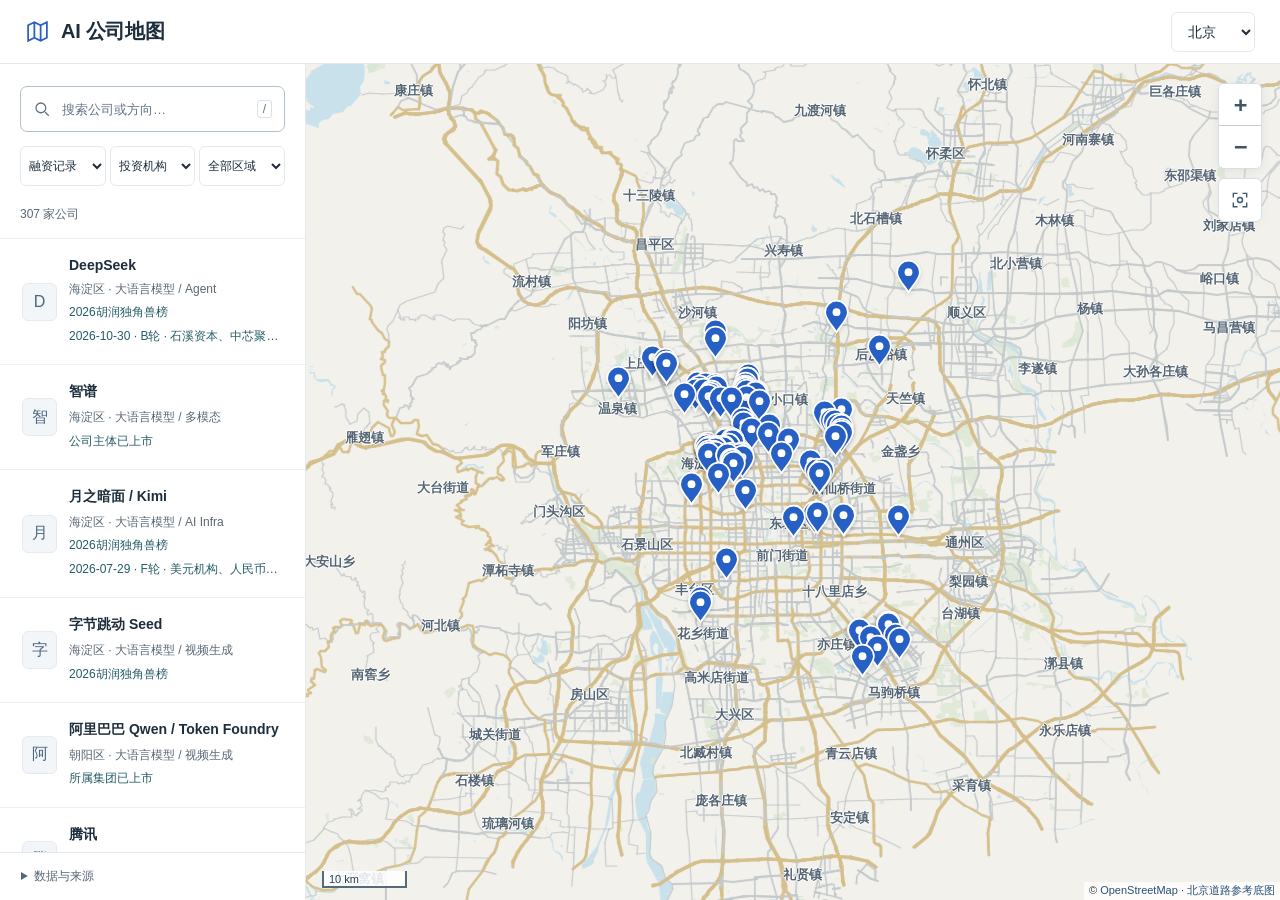
==== commit 0bb9a7c7: "Audit Beijing financing, listings and unicorn evidence using 2026 sources" ====
--- a/index.html
+++ b/index.html
@@ -1,6 +1,6 @@
 <!doctype html><html lang="zh-CN"><head>
 <meta charset="utf-8"><meta name="viewport" content="width=device-width,initial-scale=1,viewport-fit=cover"><meta name="theme-color" content="#ffffff"><title>北京 AI 公司地图</title>
-<link rel="icon" href="data:,"><link rel="stylesheet" href="./vendor/leaflet/leaflet.css"><link rel="stylesheet" href="./main.css"><script src="./vendor/leaflet/leaflet.js" defer></script><script src="./catalog.js" defer></script><script src="./employers.js" defer></script><script src="./funding.js" defer></script><script src="./beijing-basemap.js" defer></script><script src="./main.js" defer></script></head>
+<link rel="icon" href="data:,"><link rel="stylesheet" href="./vendor/leaflet/leaflet.css"><link rel="stylesheet" href="./main.css"><script src="./vendor/leaflet/leaflet.js" defer></script><script src="./catalog.js" defer></script><script src="./employers.js" defer></script><script src="./funding.js" defer></script><script src="./beijing-basemap.js" defer></script><script src="./finance-2026.js" defer></script><script src="./main.js" defer></script></head>
 <body><a class="skip-link" href="#search">跳到公司搜索</a>
 <header class="header"><a class="brand" href="./" aria-label="AI 公司地图首页"><svg viewBox="0 0 24 24" fill="none" stroke="currentColor" stroke-width="1.7" aria-hidden="true"><path d="m3 6 6-3 6 3 6-3v15l-6 3-6-3-6 3Zm6-3v15m6-12v15"/></svg><h1>AI 公司地图</h1></a><select id="city" class="city" aria-label="城市"></select></header>
 <main class="workspace"><aside class="directory" aria-label="公司目录">
